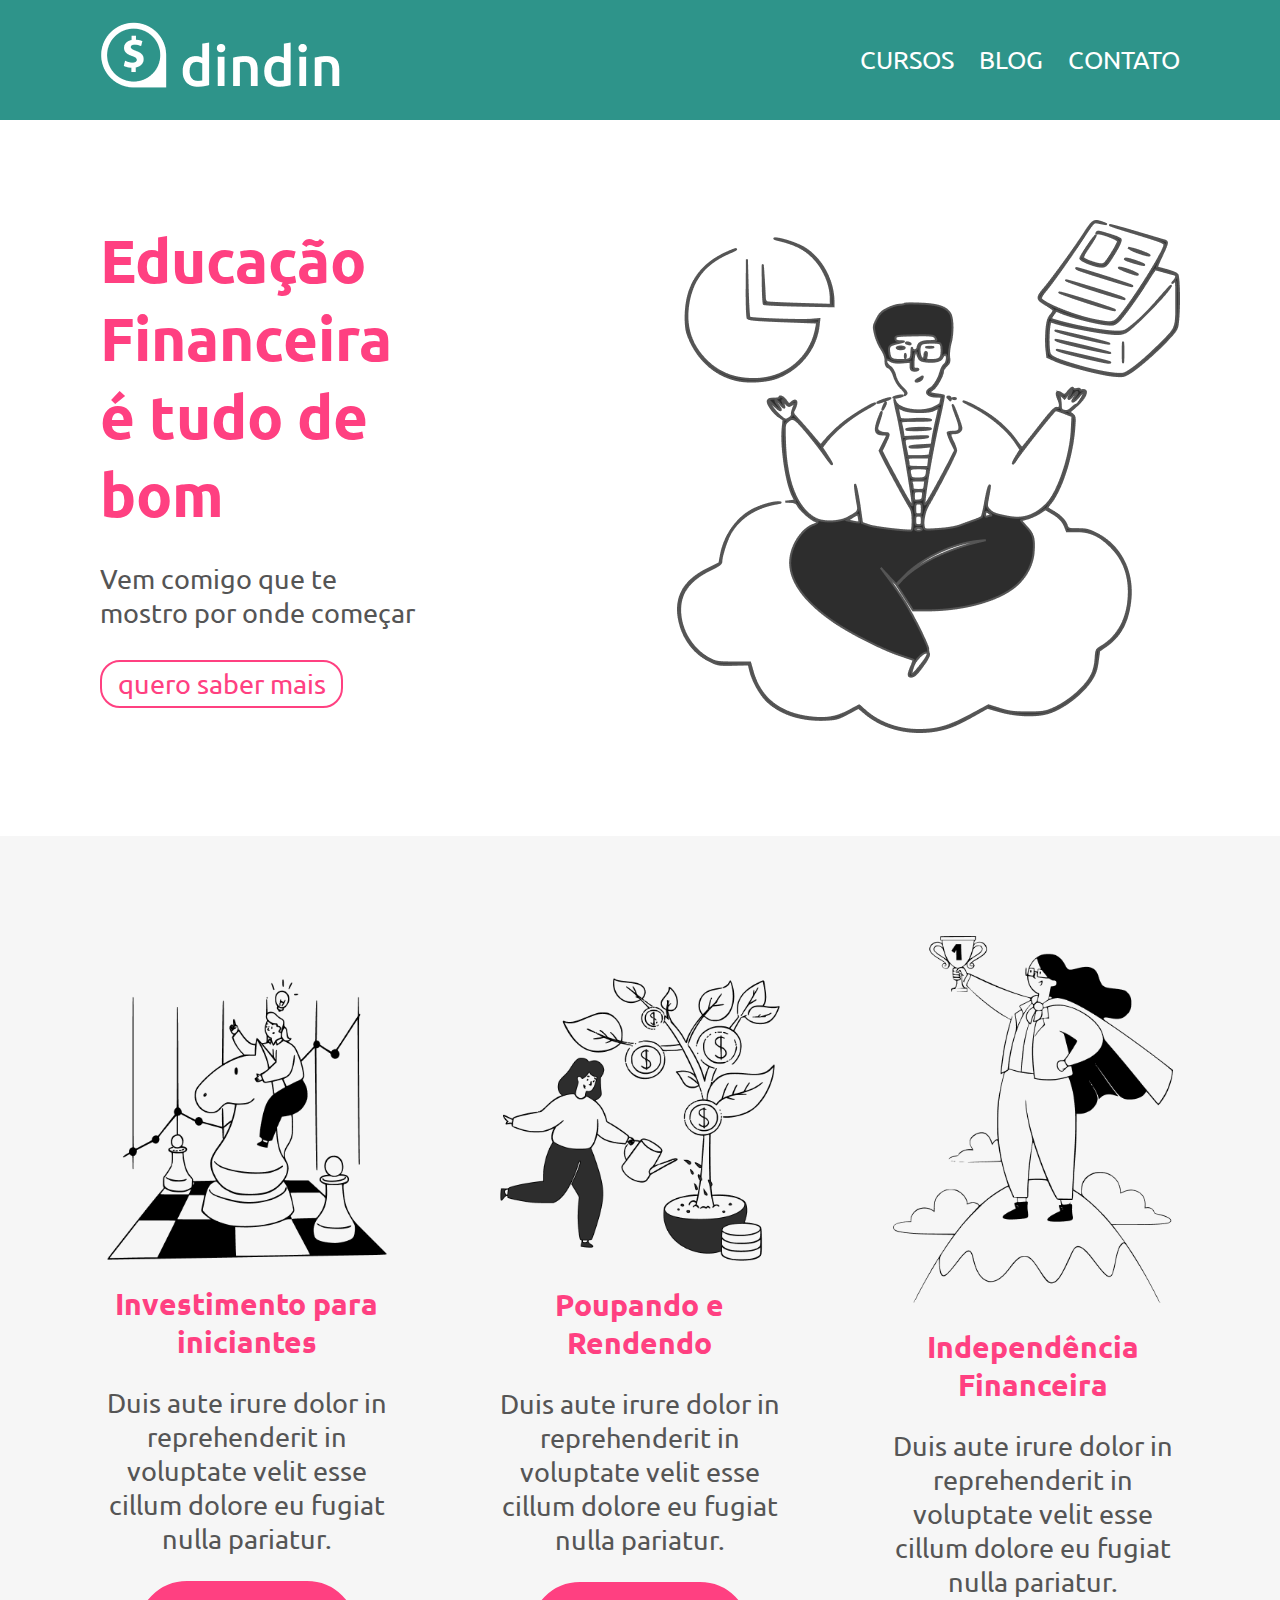
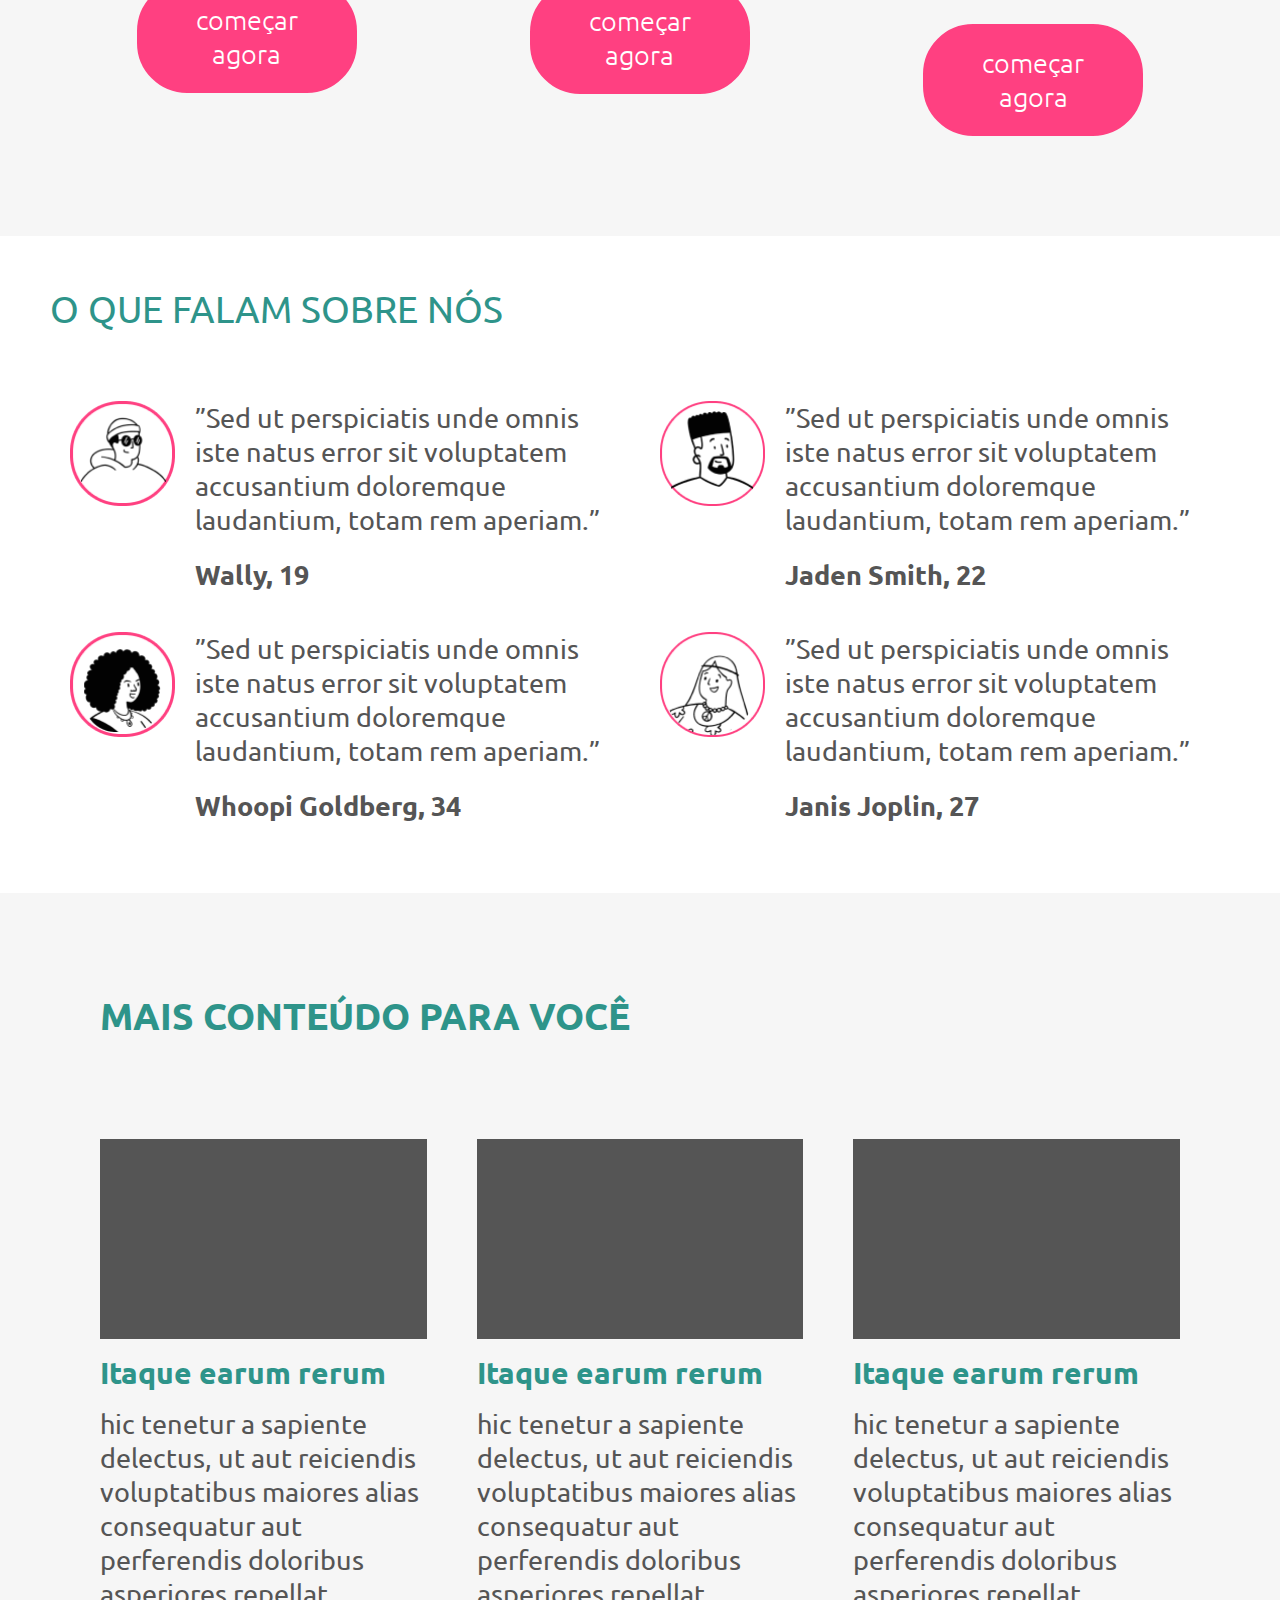
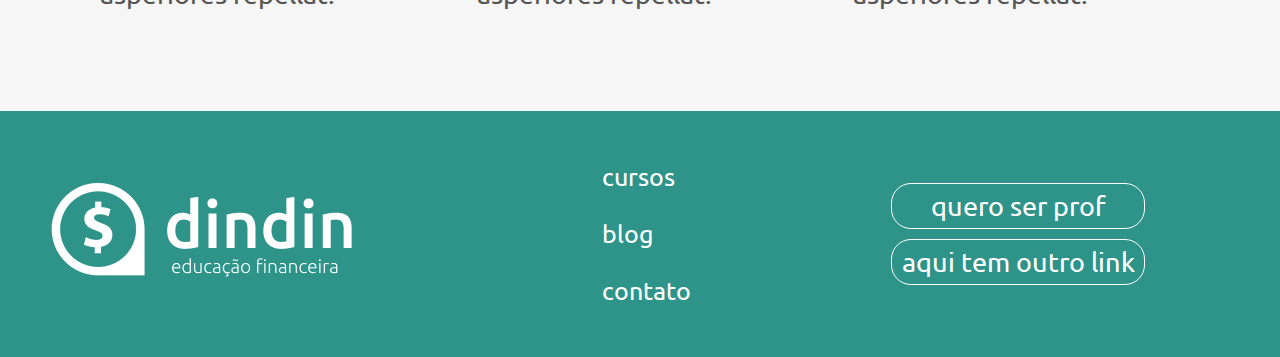
==== index.html @ 87478ccc "commit dindin" ====
<!DOCTYPE html>
<html lang="en">
<head>
    <meta charset="UTF-8">
    <meta http-equiv="X-UA-Compatible" content="IE=edge">
    <meta name="viewport" content="width=device-width, initial-scale=1.0">
    <link rel="stylesheet" href="index.css">
    <link rel="preconnect" href="https://fonts.googleapis.com">
<link rel="preconnect" href="https://fonts.gstatic.com" crossorigin>
<link href="https://fonts.googleapis.com/css2?family=Ubuntu:ital,wght@0,300;0,400;0,500;0,700;1,300;1,400;1,500;1,700&display=swap" rel="stylesheet">
    <title>Início - DinDin</title>
</head>
<body>
    
    <header>

        <a href="index.html" target="_blank">
        <img src="dindin-imagens/logo-header.png" alt="Dindin Logo">
        </a>

    <nav>
        <ul>
            <li><a href="cursos.html" target="_blank">Cursos</a></li>
            <li><a href="#" target="_blank">Blog</a></li>
            <li><a href="#" target="_blank">Contato</a></li>
        </ul>
    </nav>

    </header>

    <main>

        <section class="faixa">

        <article id="titulo">
            <h1>Educação Financeira é tudo de bom</h1>
            <p>Vem comigo que te mostro por onde começar</p>
            <button>quero saber mais</button>
        </article>

        <aside>
        <img src="/dindin-imagens/ilustra-banner.png" alt="Dindin Imagem Banner">
        </aside>

        </section>

        <section class="faixa">

            <article class="item">
                <img src="/dindin-imagens/ilustra-poupando.png" alt="Ilustra Poupando">
                <h2>Investimento para iniciantes</h2>
                <p>Duis aute irure dolor in reprehenderit in voluptate velit esse cillum dolore eu fugiat nulla pariatur.</p>
                <button>começar agora</button>
            </article>

            <article class="item">
                <img src="/dindin-imagens/ilustra-investimento.png" alt="Ilustra Investindo">
                <h2>Poupando e Rendendo</h2>
                <p>Duis aute irure dolor in reprehenderit in voluptate velit esse cillum dolore eu fugiat nulla pariatur.</p>
                <button>começar agora</button>
            </article>

            <article class="item">
                <img src="/dindin-imagens/ilustra-independencia.png" alt="Ilustra Independência">
                <h2>Independência Financeira</h2>
                <p>Duis aute irure dolor in reprehenderit in voluptate velit esse cillum dolore eu fugiat nulla pariatur.</p>
                <button>começar agora</button>
            </article>

        </section>

        <section class="faixa" id="o-que-falam-de-nós">

            <h2>O QUE FALAM SOBRE NÓS</h2>

            <section id="perfis">

            <article class="perfil">
                <img src="/dindin-imagens/icon-wally.png">
                
                <div>
                    <p>”Sed ut perspiciatis unde omnis iste natus error sit voluptatem accusantium doloremque laudantium, totam rem aperiam.”</p>
                    <p><span>Wally, 19</span></p>
                </div>

            </article>

            <article class="perfil">
                <img src="/dindin-imagens/icon-jaden.png">
                
                <div>
                    <p>”Sed ut perspiciatis unde omnis iste natus error sit voluptatem accusantium doloremque laudantium, totam rem aperiam.”</p>
                    <p><span>Jaden Smith, 22</span></p>
                </div>

            </article>

            <article class="perfil">
                <img src="/dindin-imagens/icon-whoopi.png">
                
                <div>
                    <p>”Sed ut perspiciatis unde omnis iste natus error sit voluptatem accusantium doloremque laudantium, totam rem aperiam.”</p>
                    <p><span>Whoopi Goldberg, 34</span></p>
                </div>

            </article>

            <article class="perfil">
                <img src="/dindin-imagens/icon-jane.png">

                <div>
                <p>”Sed ut perspiciatis unde omnis iste natus error sit voluptatem accusantium doloremque laudantium, totam rem aperiam.”</p>
                <p><span>Janis Joplin, 27</span></p>
                </div>
            </article>

            </section>

        </section>

        <section class="faixa" id="mais-conteudo-pra-vc">

            <h2>MAIS CONTEÚDO PARA VOCÊ</h2>

            <section>

                <article>
                    <div class="bloco-cinza"></div>
                    <h3>Itaque earum rerum</h3>
                    <p>hic tenetur a sapiente delectus, ut aut reiciendis voluptatibus maiores alias consequatur aut perferendis doloribus asperiores repellat.</p>
                </article>

                <article>
                    <div class="bloco-cinza"></div>
                    <h3>Itaque earum rerum</h3>
                    <p>hic tenetur a sapiente delectus, ut aut reiciendis voluptatibus maiores alias consequatur aut perferendis doloribus asperiores repellat.</p>
                </article>

                <article>
                    <div class="bloco-cinza"></div>
                    <h3>Itaque earum rerum</h3>
                    <p>hic tenetur a sapiente delectus, ut aut reiciendis voluptatibus maiores alias consequatur aut perferendis doloribus asperiores repellat.</p>
                </article>

            </section>

        </section>

    
    </main>

    <footer>

    <section>
        <a href="index.html" target="_blank">
            <img src="/dindin-imagens/logo-footer.png">
        </a>
    </section>

     
    <section>
        <nav>
            <ul>
                <li><a href="cursos.html" target="_blank">cursos</a></li>
                <li><a href="#" target="_blank"> blog</a></li>
                <li><a href="#" target="_blank">contato</a></li>
            </ul>
        </nav>
    </section>

    <section>
        <button>quero ser prof</button>
        <button>aqui tem outro link</button>
    </section>

    </footer>

</body>
</html>
---- index.css ----
*{
    box-sizing: border-box;
    margin: 0;
    text-decoration: none;
    list-style: none;
    font-family: 'Ubuntu', sans-serif;
}

:root{
    --colorPrimary: #2E948A;
    --colorSecondary: #FF4081;
    --colorTerciary: #555555;
}

span{
    font-weight: bold;
}

body{
    width: 100%;
    display: flex;
    flex-direction: column;
}

header{
    display: flex;
    background-color: var(--colorPrimary);
    align-items: center;
    justify-content: space-between;
    padding: 20px 100px;
}

ul{
    font-weight: 400;
    display: flex;
    gap: 25px;
}

header nav a{
    color: white;
    font-size: 25px;
    text-transform: uppercase;
}

main{
    display: flex;
    flex-direction: column;
}

.faixa:first-of-type{
    display: flex;
    justify-content: space-between
}

.faixa{
    display: flex;
    justify-content: space-evenly;
    gap: 100px;
    padding: 100px;
    width: 100%;
}

.faixa:nth-of-type(even){
    background-color: #F6F6F6;
}

#titulo{
    display: flex;
    flex-direction: column;
    gap: 30px;
    width: 30%;
}

h1{
    color: var(--colorSecondary);
    font-size: 60px;
    text-align: left;
}

p{
    color: var(--colorTerciary);
    font-size: 27px;
}

button{
    font-size: 27px;
    color: var(--colorSecondary);
    background-color: white;
    border: var(--colorSecondary) 2px solid;
    border-radius: 20px;
    padding: 5px;
    width: 75%;
}

.item{
    display: flex;
    flex-direction: column;
    justify-content: center;
    align-items: center;
    width: 30%;
    gap: 25px;
    text-align: center;
}

.item img{
    width: 280px;
}

.item h2{
    color: var(--colorSecondary);
    font-size: 30px;
}

.item button{
    background-color: var(--colorSecondary);
    color: white;
    font-weight: 300;
    padding: 20px;
    border-radius: 50px;
}

#o-que-falam-de-nós{
    padding: 50px;
    display: flex;
    flex-direction: column;
    gap: 50px;
}

#o-que-falam-de-nós h2{
    color: var(--colorPrimary);
    font-size: 37px;
    font-weight: 400;
}

#perfis{
    display: flex;
    flex-wrap: wrap;
}

.perfil{
    display: flex;
    width: 50%;
    gap: 20px;
    padding: 20px;
}

.perfil img{
    width: 105px;
    height: 105px;
}

#mais-conteudo-pra-vc{
    display: flex;
    flex-direction:column;
}

#mais-conteudo-pra-vc h2{
    color: var(--colorPrimary);
    font-size: 37px;
}

#mais-conteudo-pra-vc section{
    display: flex;
    gap: 50px;
}

#mais-conteudo-pra-vc h3{
    color: var(--colorPrimary);
    font-size: 30px;
}

#mais-conteudo-pra-vc article{
    display: flex;
    flex-direction: column;
    gap: 15px;
}

.bloco-cinza{
    background-color: var(--colorTerciary);
    width: 100%;
    height: 200px;
}

div{
    display: flex;
    flex-direction: column;
    gap: 20px;
}

footer{
    padding: 50px;
    gap: 200px;
    background-color: var(--colorPrimary);
    display: flex;
    justify-content: space-around;
    align-items: center;
}

footer ul{
    display: flex;
    flex-direction: column;
    text-transform: lowercase;
}

footer a{
    color: white;
    font-size: 25px;
}

footer section:last-of-type{
    display: flex;
    flex-direction: column;
    gap: 10px;
    width: 30%;
}

footer button{
    background-color: transparent;
    color: white;
    border: white 1px solid;
}
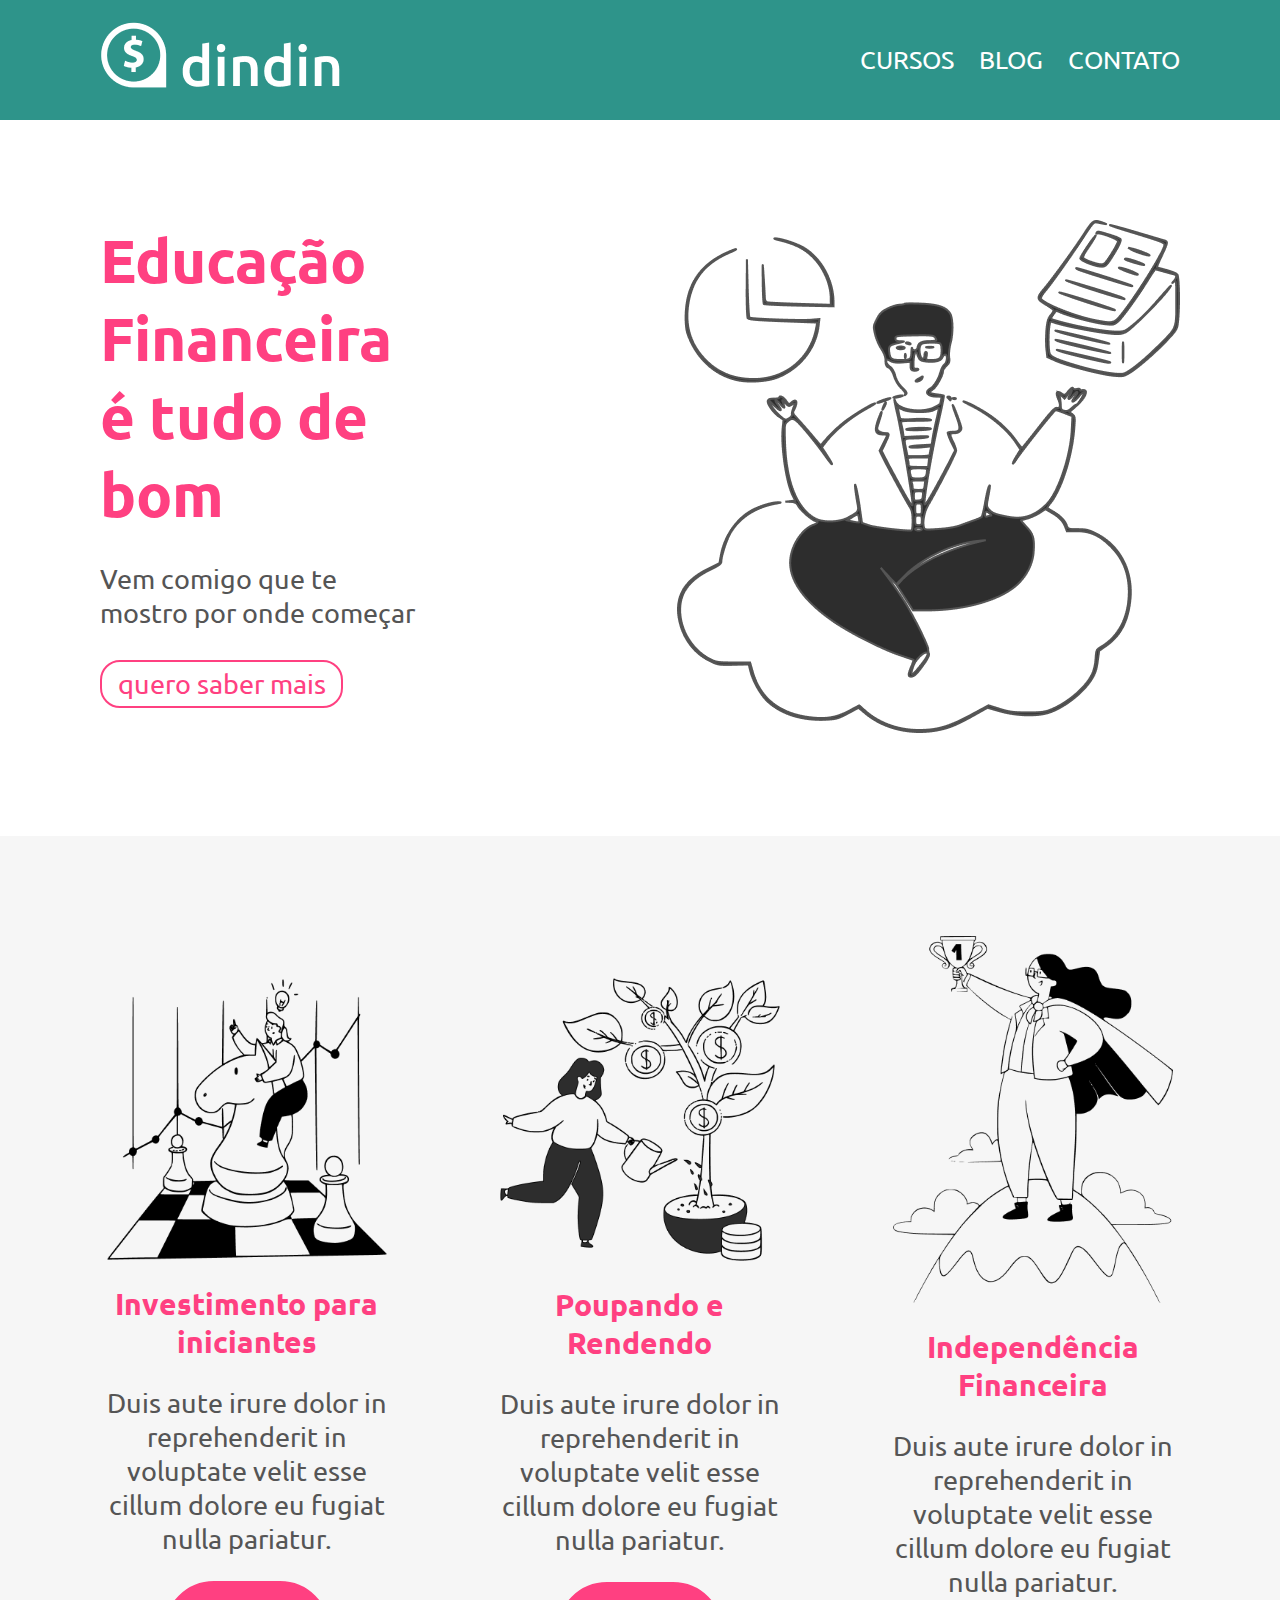
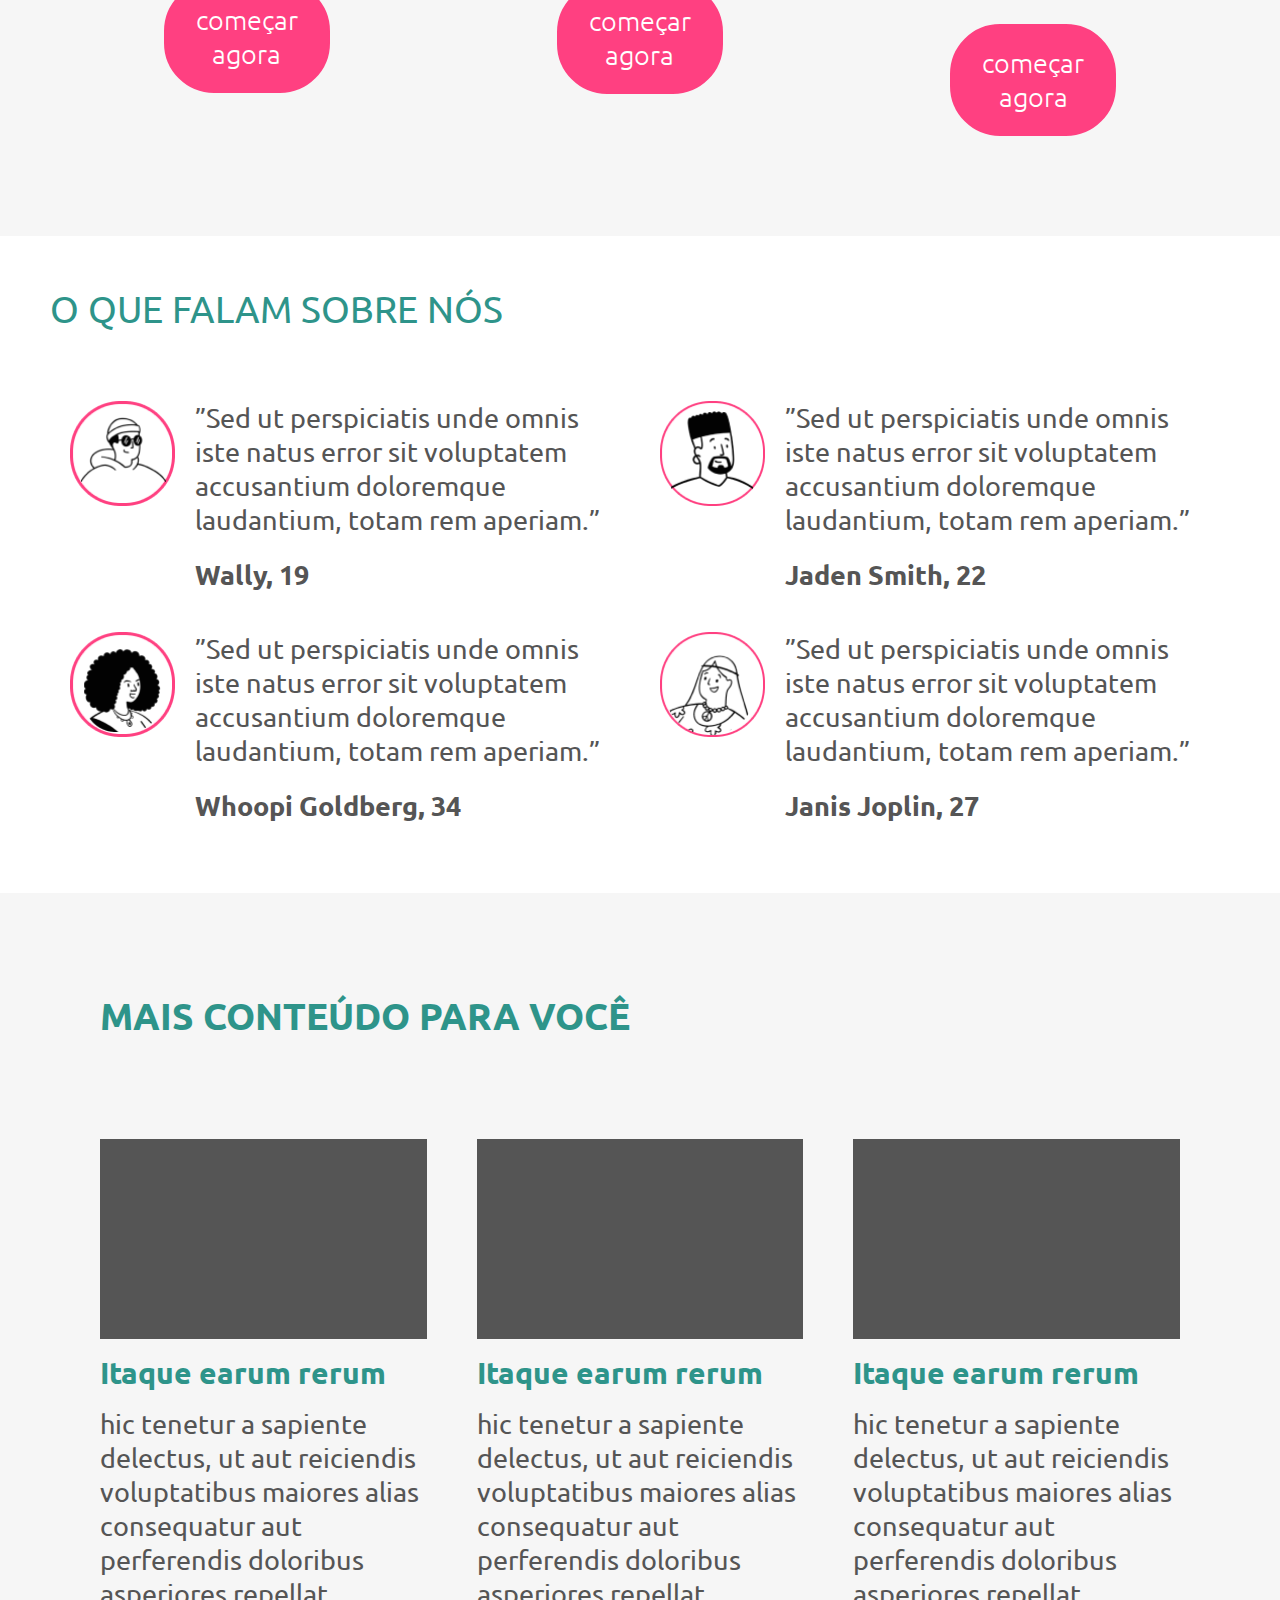
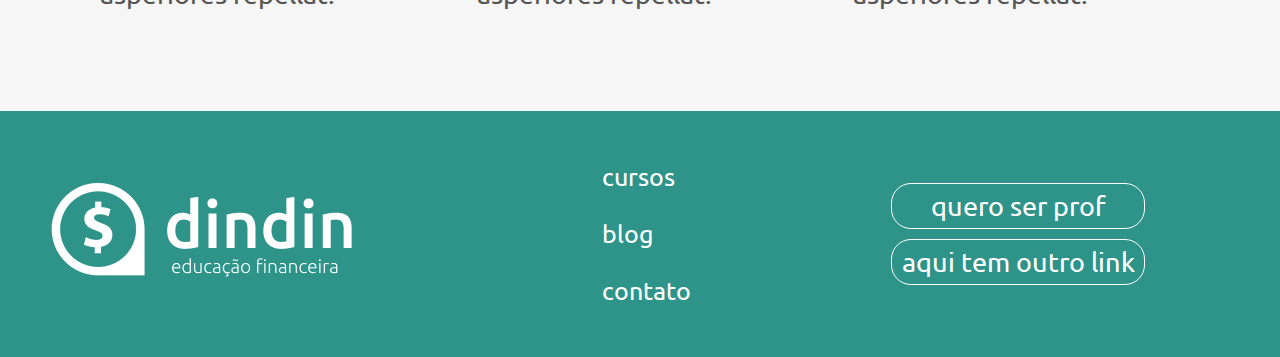
==== commit b4208bb9: "Update index.html" ====
--- a/index.html
+++ b/index.html
@@ -15,14 +15,14 @@
     <header>
 
         <a href="index.html" target="_blank">
-        <img src="dindin-imagens/logo-header.png" alt="Dindin Logo">
+        <img src="./dindin-imagens/logo-header.png" alt="Dindin Logo">
         </a>
 
     <nav>
         <ul>
             <li><a href="cursos.html" target="_blank">Cursos</a></li>
-            <li><a href="#" target="_blank">Blog</a></li>
-            <li><a href="#" target="_blank">Contato</a></li>
+            <li><a href="blog.html" target="_blank">Blog</a></li>
+            <li><a href="contato.html" target="_blank">Contato</a></li>
         </ul>
     </nav>
 
@@ -39,7 +39,7 @@
         </article>
 
         <aside>
-        <img src="/dindin-imagens/ilustra-banner.png" alt="Dindin Imagem Banner">
+        <img src="./dindin-imagens/ilustra-banner.png" alt="Dindin Imagem Banner">
         </aside>
 
         </section>
@@ -47,24 +47,24 @@
         <section class="faixa">
 
             <article class="item">
-                <img src="/dindin-imagens/ilustra-poupando.png" alt="Ilustra Poupando">
+                <img src="./dindin-imagens/ilustra-poupando.png" alt="Ilustra Poupando">
                 <h2>Investimento para iniciantes</h2>
                 <p>Duis aute irure dolor in reprehenderit in voluptate velit esse cillum dolore eu fugiat nulla pariatur.</p>
-                <button>começar agora</button>
+                <a href="interna.html" target="_blank"><button>começar agora</button></a>
             </article>
 
             <article class="item">
-                <img src="/dindin-imagens/ilustra-investimento.png" alt="Ilustra Investindo">
+                <img src="./dindin-imagens/ilustra-investimento.png" alt="Ilustra Investindo">
                 <h2>Poupando e Rendendo</h2>
                 <p>Duis aute irure dolor in reprehenderit in voluptate velit esse cillum dolore eu fugiat nulla pariatur.</p>
-                <button>começar agora</button>
+                <a href="interna.html" target="_blank"><button>começar agora</button></a>
             </article>
 
             <article class="item">
-                <img src="/dindin-imagens/ilustra-independencia.png" alt="Ilustra Independência">
+                <img src="./dindin-imagens/ilustra-independencia.png" alt="Ilustra Independência">
                 <h2>Independência Financeira</h2>
                 <p>Duis aute irure dolor in reprehenderit in voluptate velit esse cillum dolore eu fugiat nulla pariatur.</p>
-                <button>começar agora</button>
+                <a href="interna.html" target="_blank"><button>começar agora</button></a>
             </article>
 
         </section>
@@ -76,7 +76,7 @@
             <section id="perfis">
 
             <article class="perfil">
-                <img src="/dindin-imagens/icon-wally.png">
+                <img src="./dindin-imagens/icon-wally.png">
                 
                 <div>
                     <p>”Sed ut perspiciatis unde omnis iste natus error sit voluptatem accusantium doloremque laudantium, totam rem aperiam.”</p>
@@ -86,7 +86,7 @@
             </article>
 
             <article class="perfil">
-                <img src="/dindin-imagens/icon-jaden.png">
+                <img src="./dindin-imagens/icon-jaden.png">
                 
                 <div>
                     <p>”Sed ut perspiciatis unde omnis iste natus error sit voluptatem accusantium doloremque laudantium, totam rem aperiam.”</p>
@@ -96,7 +96,7 @@
             </article>
 
             <article class="perfil">
-                <img src="/dindin-imagens/icon-whoopi.png">
+                <img src="./dindin-imagens/icon-whoopi.png">
                 
                 <div>
                     <p>”Sed ut perspiciatis unde omnis iste natus error sit voluptatem accusantium doloremque laudantium, totam rem aperiam.”</p>
@@ -106,7 +106,7 @@
             </article>
 
             <article class="perfil">
-                <img src="/dindin-imagens/icon-jane.png">
+                <img src="./dindin-imagens/icon-jane.png">
 
                 <div>
                 <p>”Sed ut perspiciatis unde omnis iste natus error sit voluptatem accusantium doloremque laudantium, totam rem aperiam.”</p>
@@ -153,7 +153,7 @@
 
     <section>
         <a href="index.html" target="_blank">
-            <img src="/dindin-imagens/logo-footer.png">
+            <img src="./dindin-imagens/logo-footer.png">
         </a>
     </section>
 
@@ -162,15 +162,15 @@
         <nav>
             <ul>
                 <li><a href="cursos.html" target="_blank">cursos</a></li>
-                <li><a href="#" target="_blank"> blog</a></li>
-                <li><a href="#" target="_blank">contato</a></li>
+                <li><a href="blog.html" target="_blank"> blog</a></li>
+                <li><a href="contato.html" target="_blank">contato</a></li>
             </ul>
         </nav>
     </section>
 
     <section>
-        <button>quero ser prof</button>
-        <button>aqui tem outro link</button>
+        <a href="#" target="_blank"><button>quero ser prof</button></a>
+            <a href="#" target="_blank"><button>aqui tem outro link</button></a>
     </section>
 
     </footer>
--- a/index.css
+++ b/index.css
@@ -219,3 +219,36 @@
     color: white;
     border: white 1px solid;
 }
+
+@media only screen and (max-width: 1000px){
+
+    main section{
+        display: flex;
+        flex-direction: column;
+        justify-content: center;
+        align-items: center;
+    }
+
+    h1, h2, p{
+        text-align: center;
+    }
+
+    button{
+        width: 100%;
+    }
+
+   .faixa{
+       text-align: center;
+       display: flex;
+       flex-direction: column;
+       gap: 50px;
+   }
+
+   footer{
+       display: flex;
+       flex-direction: column;
+       gap: 50px;
+       text-align: center;
+   }
+
+}